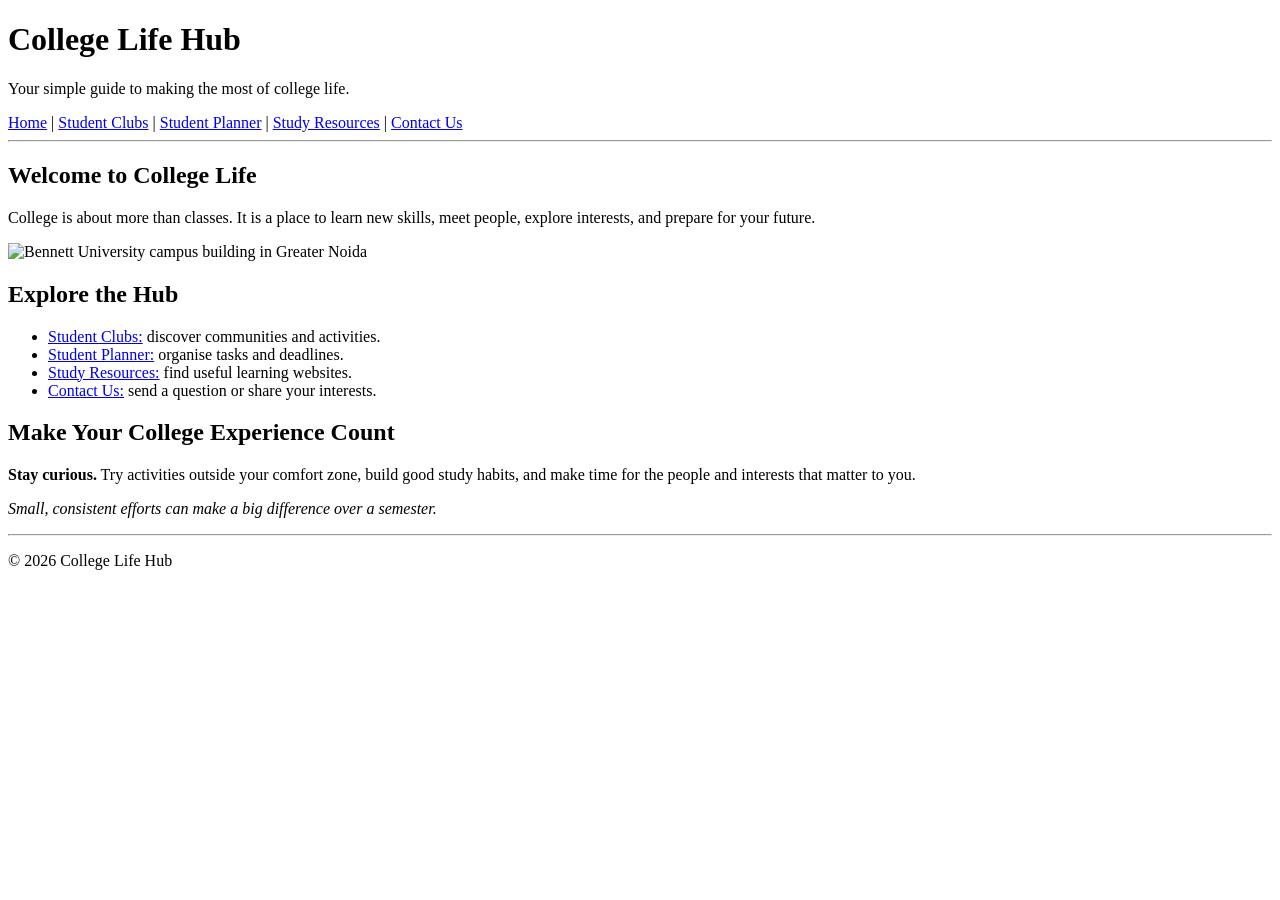
==== index.html @ a1f9892a "add files" ====
<!DOCTYPE html>
<html lang="en">
<head>
    <meta charset="UTF-8">
    <meta name="viewport" content="width=device-width, initial-scale=1.0">
    <title>College Life Hub | Home</title>
</head>
<body>
    <header>
        <h1>College Life Hub</h1>
        <p>Your simple guide to making the most of college life.</p>
        <nav>
            <a href="index.html">Home</a> |
            <a href="clubs.html">Student Clubs</a> |
            <a href="timetable.html">Student Planner</a> |
            <a href="resources.html">Study Resources</a> |
            <a href="contact.html">Contact Us</a>
        </nav>
        <hr>
    </header>

    <main>
        <h2>Welcome to College Life</h2>
        <p>College is about more than classes. It is a place to learn new skills, meet people, explore interests, and prepare for your future.</p>
        <img src="https://image-static.collegedunia.com/public/college_data/images/campusimage/1775734252DJI_0759.jpg" alt="Bennett University campus building in Greater Noida" width="500">

        <h2>Explore the Hub</h2>
        <ul>
            <li><a href="clubs.html">Student Clubs:</a> discover communities and activities.</li>
            <li><a href="timetable.html">Student Planner:</a> organise tasks and deadlines.</li>
            <li><a href="resources.html">Study Resources:</a> find useful learning websites.</li>
            <li><a href="contact.html">Contact Us:</a> send a question or share your interests.</li>
        </ul>

        <h2>Make Your College Experience Count</h2>
        <p><strong>Stay curious.</strong> Try activities outside your comfort zone, build good study habits, and make time for the people and interests that matter to you.</p>
        <p><em>Small, consistent efforts can make a big difference over a semester.</em></p>
    </main>

    <footer>
        <hr>
        <p>&copy; 2026 College Life Hub</p>
    </footer>
</body>
</html>
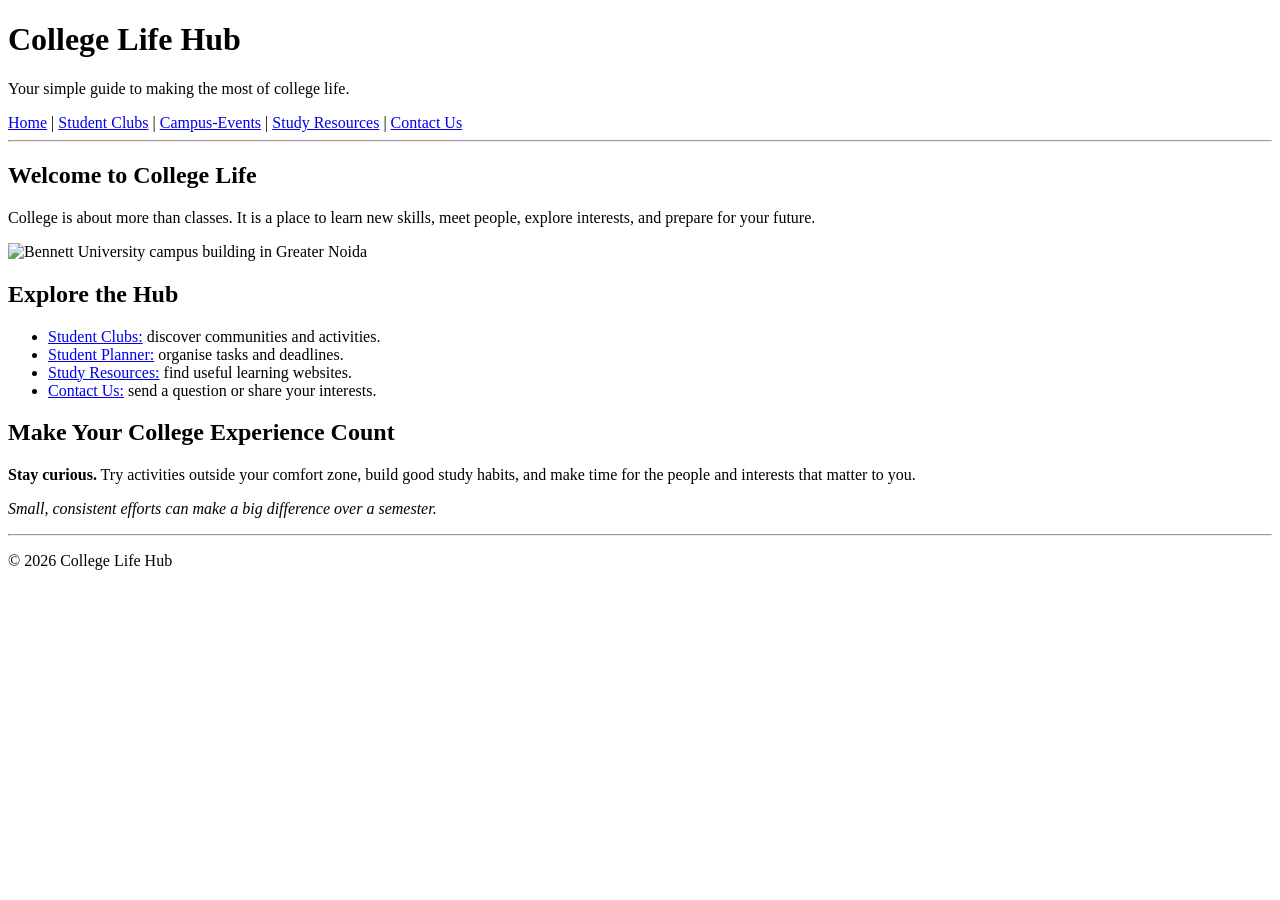
==== commit ef93a433: "Replace Student Planner link with Campus-Events link" ====
--- a/index.html
+++ b/index.html
@@ -12,7 +12,7 @@
         <nav>
             <a href="index.html">Home</a> |
             <a href="clubs.html">Student Clubs</a> |
-            <a href="timetable.html">Student Planner</a> |
+            <a href="campus-event.html">Campus-Events</a> |
             <a href="resources.html">Study Resources</a> |
             <a href="contact.html">Contact Us</a>
         </nav>
@@ -33,8 +33,8 @@
         </ul>
 
         <h2>Make Your College Experience Count</h2>
-        <p><strong>Stay curious.</strong> Try activities outside your comfort zone, build good study habits, and make time for the people and interests that matter to you.</p>
-        <p><em>Small, consistent efforts can make a big difference over a semester.</em></p>
+        <p><b>Stay curious.</b> Try activities outside your comfort zone, build good study habits, and make time for the people and interests that matter to you.</p>
+        <p><i>Small, consistent efforts can make a big difference over a semester.</i></p>
     </main>
 
     <footer>
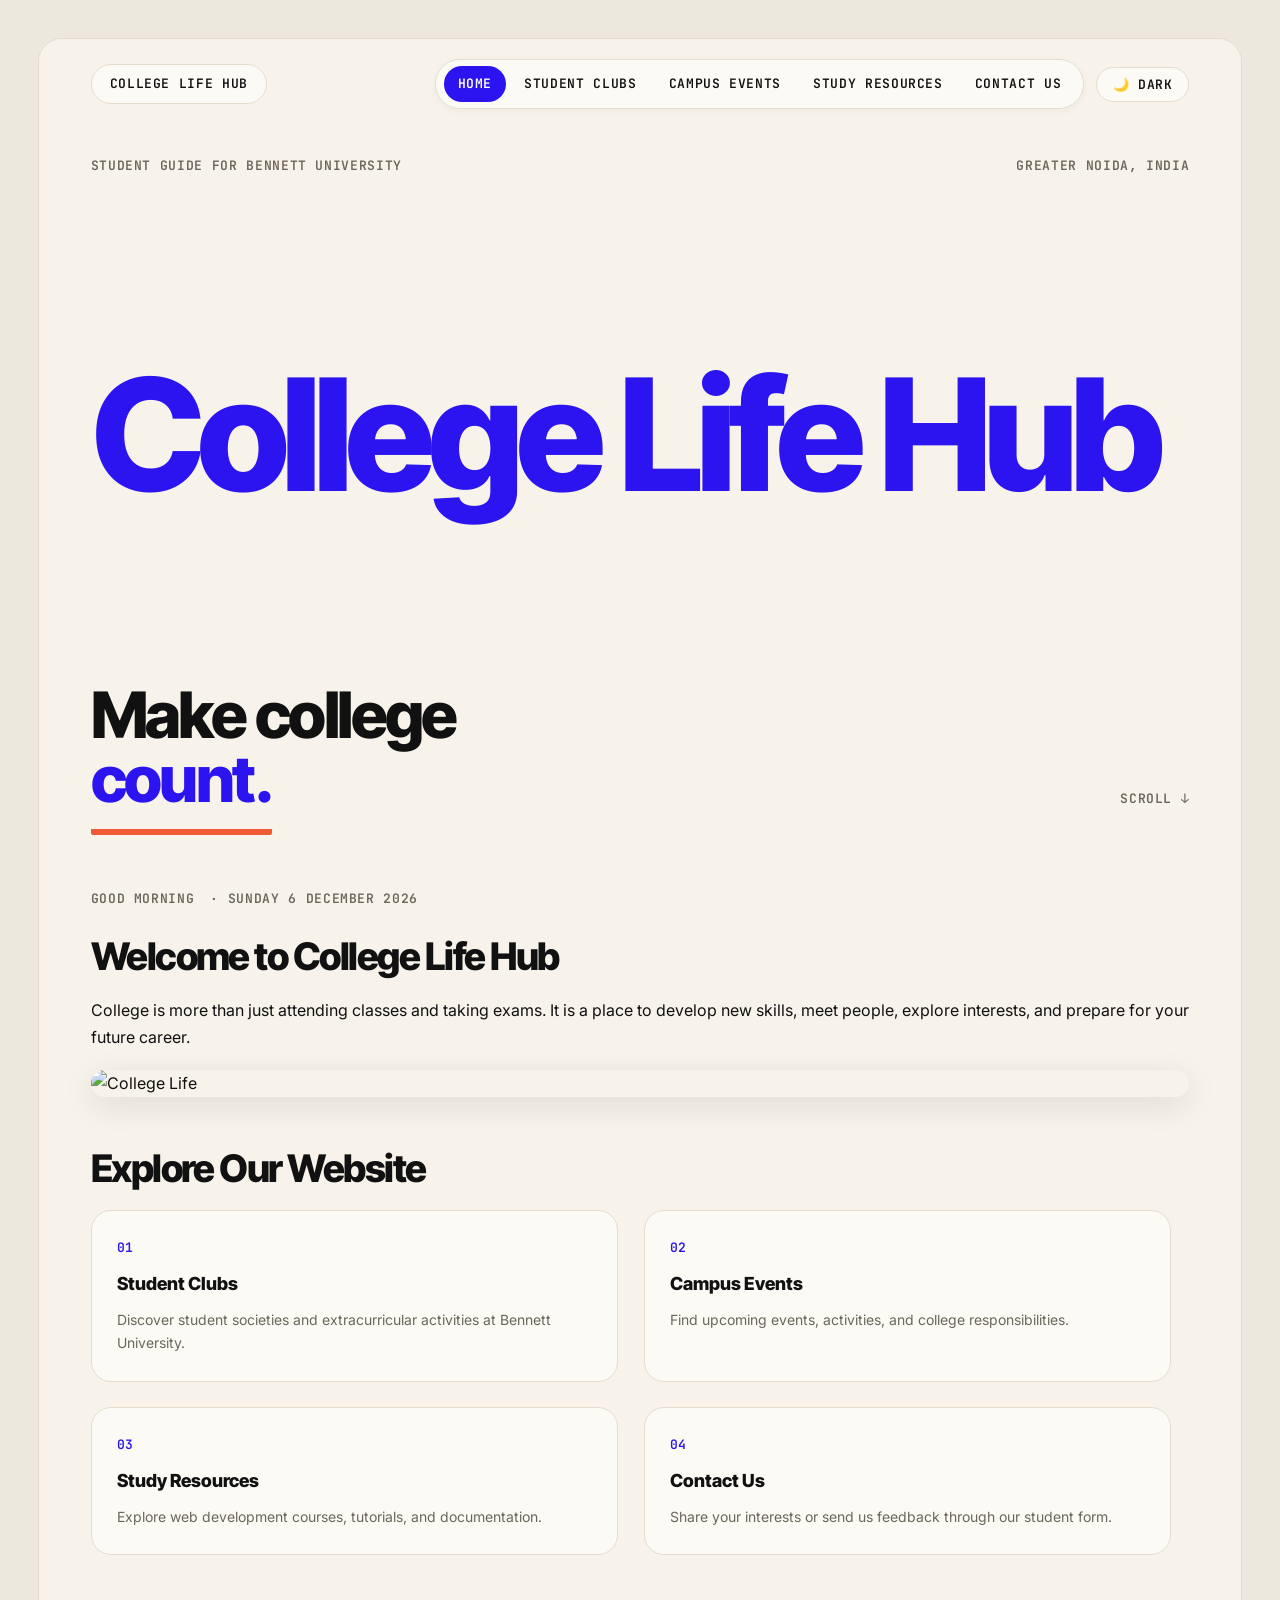
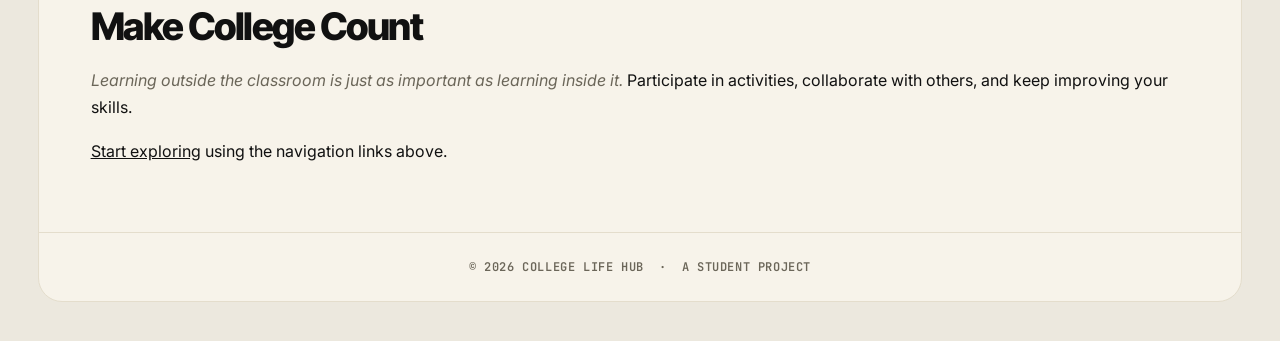
==== commit 02095e67: "Initial commit" ====
--- a/index.html
+++ b/index.html
@@ -1,45 +1,148 @@
-<!DOCTYPE html>
+<!doctype html>
 <html lang="en">
-<head>
-    <meta charset="UTF-8">
-    <meta name="viewport" content="width=device-width, initial-scale=1.0">
-    <title>College Life Hub | Home</title>
-</head>
-<body>
-    <header>
-        <h1>College Life Hub</h1>
-        <p>Your simple guide to making the most of college life.</p>
-        <nav>
-            <a href="index.html">Home</a> |
-            <a href="clubs.html">Student Clubs</a> |
-            <a href="campus-event.html">Campus-Events</a> |
-            <a href="resources.html">Study Resources</a> |
+  <head>
+    <meta charset="UTF-8" />
+    <meta name="viewport" content="width=device-width, initial-scale=1.0" />
+    <title>College Life Hub - Home</title>
+    <link rel="stylesheet" href="style.css" />
+  </head>
+  <body>
+
+    <!-- PAGE-WRAP: The rounded cream container that holds all visible content -->
+    <div class="page-wrap">
+
+      <!-- =====================================================
+           HEADER: Pill site-name on the left, floating nav pill
+           on the right, dark-mode toggle beside it.
+           ===================================================== -->
+      <header>
+        <div class="brand-pill">College Life Hub</div>
+
+        <div class="header-right">
+          <nav>
+            <a href="index.html" class="active">Home</a>
+            <a href="clubs.html">Student Clubs</a>
+            <a href="timetable.html">Campus Events</a>
+            <a href="resources.html">Study Resources</a>
             <a href="contact.html">Contact Us</a>
-        </nav>
-        <hr>
-    </header>
+          </nav>
+          <button id="dark-mode-btn">🌙 Dark</button>
+        </div>
+      </header>
 
-    <main>
-        <h2>Welcome to College Life</h2>
-        <p>College is about more than classes. It is a place to learn new skills, meet people, explore interests, and prepare for your future.</p>
-        <img src="https://image-static.collegedunia.com/public/college_data/images/campusimage/1775734252DJI_0759.jpg" alt="Bennett University campus building in Greater Noida" width="500">
+      <!-- =====================================================
+           HERO SECTION:
+           Full-screen studio landing screen holding:
+           1. Label row at the top
+           2. Giant wordmark filling the width in the middle
+           3. Bottom row with tagline statement left and "Scroll ↓" right
+           ===================================================== -->
+      <section class="hero">
 
-        <h2>Explore the Hub</h2>
-        <ul>
-            <li><a href="clubs.html">Student Clubs:</a> discover communities and activities.</li>
-            <li><a href="timetable.html">Student Planner:</a> organise tasks and deadlines.</li>
-            <li><a href="resources.html">Study Resources:</a> find useful learning websites.</li>
-            <li><a href="contact.html">Contact Us:</a> send a question or share your interests.</li>
-        </ul>
+        <!-- Top: small uppercase monospace label row -->
+        <div class="info-row">
+          <span class="info-label">STUDENT GUIDE FOR BENNETT UNIVERSITY</span>
+          <span class="info-label">GREATER NOIDA, INDIA</span>
+        </div>
 
-        <h2>Make Your College Experience Count</h2>
-        <p><b>Stay curious.</b> Try activities outside your comfort zone, build good study habits, and make time for the people and interests that matter to you.</p>
-        <p><i>Small, consistent efforts can make a big difference over a semester.</i></p>
-    </main>
+        <!-- Middle: Giant wordmark spanning edge-to-edge on one line -->
+        <h1 class="hero-wordmark">College Life Hub</h1>
 
-    <footer>
-        <hr>
-        <p>&copy; 2026 College Life Hub</p>
-    </footer>
-</body>
+        <!-- Bottom row: Tagline statement on left, Scroll hint on right -->
+        <div class="hero-bottom">
+          <div class="hero-tagline">
+            <p class="hero-line-plain">Make college</p>
+            <!-- "count." has a span for the thick orange-red underline -->
+            <p class="hero-line-accent">
+              <span class="accent-word">count.</span>
+            </p>
+          </div>
+          <div class="hero-scroll">
+            <span class="mono-label">SCROLL ↓</span>
+          </div>
+        </div>
+
+      </section>
+
+      <!-- =====================================================
+           MAIN CONTENT
+           Everything else comes AFTER the hero section.
+           ===================================================== -->
+      <main>
+
+        <!-- Greeting row: comes after the hero with margin-top: 3vw -->
+        <div id="greeting-box" class="greeting-row">
+          <span id="greeting-text" class="mono-label">WELCOME</span>
+          <span id="date-text" class="mono-label"></span>
+        </div>
+
+        <h2>Welcome to College Life Hub</h2>
+
+        <p>
+          College is more than just attending classes and taking exams. It is a
+          place to develop new skills, meet people, explore interests, and prepare
+          for your future career.
+        </p>
+
+        <!-- Campus image: rounded, full-width, soft shadow -->
+        <img
+          id="home-image"
+          src="https://image-static.collegedunia.com/public/college_data/images/campusimage/1775734252DJI_0759.jpg"
+          alt="College Life"
+        />
+
+        <h2>Explore Our Website</h2>
+
+        <!-- Explore cards: 4 styled flexbox cards in a 2x2 grid -->
+        <div class="explore-cards">
+
+          <div class="explore-card">
+            <span class="card-number">01</span>
+            <strong class="card-title">Student Clubs</strong>
+            <p>Discover student societies and extracurricular activities at Bennett University.</p>
+          </div>
+
+          <div class="explore-card">
+            <span class="card-number">02</span>
+            <strong class="card-title">Campus Events</strong>
+            <p>Find upcoming events, activities, and college responsibilities.</p>
+          </div>
+
+          <div class="explore-card">
+            <span class="card-number">03</span>
+            <strong class="card-title">Study Resources</strong>
+            <p>Explore web development courses, tutorials, and documentation.</p>
+          </div>
+
+          <div class="explore-card">
+            <span class="card-number">04</span>
+            <strong class="card-title">Contact Us</strong>
+            <p>Share your interests or send us feedback through our student form.</p>
+          </div>
+
+        </div>
+
+        <h2>Make College Count</h2>
+
+        <p>
+          <i>Learning outside the classroom is just as important as learning inside it.</i>
+          Participate in activities, collaborate with others, and keep improving your skills.
+        </p>
+
+        <p><u>Start exploring</u> using the navigation links above.</p>
+
+      </main>
+
+      <!-- FOOTER -->
+      <footer>
+        <p>&copy; 2026 COLLEGE LIFE HUB &nbsp;·&nbsp; A STUDENT PROJECT</p>
+      </footer>
+
+    </div><!-- end .page-wrap -->
+
+    <!-- Back-to-top button: script.js shows it after scrolling -->
+    <button id="back-to-top-btn" title="Go back to top">↑</button>
+
+    <script src="script.js"></script>
+  </body>
 </html>
--- a/style.css
+++ b/style.css
@@ -0,0 +1,888 @@
+@import url('https://fonts.googleapis.com/css2?family=Inter+Tight:wght@800&family=Inter:wght@400;600&family=JetBrains+Mono:wght@400;600&display=swap');
+
+/* colours, change them here and the whole site updates */
+:root {
+  --bg-page:    #ece8de;
+  --bg:         #f7f3ea;
+  --surface:    #fcfaf5;
+  --border:     #e4ddcc;
+  --text:       #111111;
+  --text-muted: #6b6659;
+  --main:       #2b14f0;
+  --main-dark:  #1f0cc4;
+  --accent:     #ee5a36;
+  --error:      #d93025;
+  --success:    #1e8e3e;
+}
+
+/* dark mode just swaps the same variables */
+body.dark-mode {
+  --bg-page:    #0a0a0d;
+  --bg:         #101014;
+  --surface:    #1a1a22;
+  --border:     #2c2c38;
+  --text:       #f4f0e6;
+  --text-muted: #a09a8a;
+  --main:       #6a5cff;
+  --main-dark:  #8a7fff;
+  --accent:     #ee5a36;
+}
+
+
+/* reset */
+* {
+  box-sizing: border-box;
+  margin: 0;
+  padding: 0;
+}
+
+body {
+  font-family: 'Inter', sans-serif;
+  font-size: 16px;
+  line-height: 1.7;
+  background-color: var(--bg-page);
+  color: var(--text);
+  transition: background-color 0.3s, color 0.3s;
+}
+
+hr,
+main hr {
+  display: none;
+}
+
+
+/* the big rounded box that holds the whole page */
+.page-wrap {
+  width: 94vw;
+  margin: 3vw auto;
+  background-color: var(--bg);
+  border: 1px solid var(--border);
+  border-radius: 24px;
+  overflow: hidden;
+}
+
+
+/* header */
+header {
+  display: flex;
+  align-items: center;
+  justify-content: space-between;
+  padding: 20px 4vw;
+  background-color: var(--bg);
+}
+
+.brand-pill {
+  font-family: 'JetBrains Mono', monospace;
+  font-size: 13px;
+  font-weight: 600;
+  text-transform: uppercase;
+  letter-spacing: 0.05em;
+  color: var(--text);
+  background-color: var(--surface);
+  border: 1px solid var(--border);
+  border-radius: 999px;
+  padding: 8px 18px;
+  white-space: nowrap;
+}
+
+.header-right {
+  display: flex;
+  align-items: center;
+  gap: 12px;
+}
+
+nav {
+  display: flex;
+  align-items: center;
+  gap: 4px;
+  background-color: var(--surface);
+  border: 1px solid var(--border);
+  border-radius: 999px;
+  padding: 6px 8px;
+  box-shadow: 0 2px 8px rgba(0, 0, 0, 0.04);
+}
+
+nav a {
+  font-family: 'JetBrains Mono', monospace;
+  font-size: 13px;
+  font-weight: 600;
+  text-transform: uppercase;
+  letter-spacing: 0.05em;
+  color: var(--text);
+  text-decoration: none;
+  padding: 7px 14px;
+  border-radius: 999px;
+  transition: color 0.2s, background-color 0.2s;
+}
+
+nav a:hover {
+  color: var(--main);
+}
+
+/* the page you are on gets the filled pill */
+nav a.active {
+  background-color: var(--main);
+  color: #ffffff;
+}
+
+#dark-mode-btn {
+  font-family: 'JetBrains Mono', monospace;
+  font-size: 13px;
+  font-weight: 600;
+  text-transform: uppercase;
+  letter-spacing: 0.04em;
+  background-color: var(--surface);
+  color: var(--text);
+  border: 1px solid var(--border);
+  border-radius: 999px;
+  padding: 8px 16px;
+  cursor: pointer;
+  transition: background-color 0.2s, color 0.2s;
+  white-space: nowrap;
+}
+
+#dark-mode-btn:hover {
+  background-color: var(--main);
+  color: #ffffff;
+}
+
+
+/* small label row under the header */
+.info-row {
+  display: flex;
+  justify-content: space-between;
+  align-items: center;
+  padding: 10px 4vw;
+}
+
+/* hero already has its own padding so remove it here */
+.hero .info-row {
+  padding-left: 0;
+  padding-right: 0;
+  padding-top: 0;
+}
+
+.mono-label,
+.info-label {
+  font-family: 'JetBrains Mono', monospace;
+  font-size: 13px;
+  font-weight: 600;
+  text-transform: uppercase;
+  letter-spacing: 0.05em;
+  color: var(--text-muted);
+}
+
+
+/* home hero, label row on top, wordmark in the middle, statement at the bottom */
+.hero {
+  display: flex;
+  flex-direction: column;
+  justify-content: space-between;
+  min-height: 80vh;
+  padding: 2vw 4vw 3vw 4vw;
+}
+
+/* vw font size so it stretches across the full width on one line */
+.hero-wordmark {
+  font-family: 'Inter Tight', sans-serif;
+  font-weight: 800;
+  font-size: 12.2vw;
+  letter-spacing: -0.05em;
+  line-height: 0.85;
+  color: var(--main);
+  white-space: nowrap;
+  margin: 0;
+}
+
+.hero-bottom {
+  display: flex;
+  justify-content: space-between;
+  align-items: flex-end;
+}
+
+.hero-tagline {
+  margin: 0;
+}
+
+.hero-line-plain {
+  font-family: 'Inter Tight', sans-serif;
+  font-weight: 800;
+  font-size: 5vw;
+  line-height: 1;
+  letter-spacing: -0.04em;
+  color: var(--text);
+  margin: 0;
+}
+
+.hero-line-accent {
+  font-family: 'Inter Tight', sans-serif;
+  font-weight: 800;
+  font-size: 5vw;
+  line-height: 1;
+  letter-spacing: -0.04em;
+  color: var(--main);
+  margin: 0;
+}
+
+/* the orange line under "count." */
+.accent-word {
+  border-bottom: 6px solid var(--accent);
+  border-radius: 2px;
+  padding-bottom: 12px;
+}
+
+.hero-scroll {
+  text-align: right;
+}
+
+.greeting-row {
+  display: flex;
+  align-items: center;
+  gap: 16px;
+  margin-top: 3vw;
+  margin-bottom: 1.5vw;
+  padding: 0;
+}
+
+
+/* page titles on the other pages */
+.page-hero {
+  padding: 0 4vw;
+}
+
+.page-h1 {
+  font-family: 'Inter Tight', sans-serif;
+  font-weight: 800;
+  font-size: 7vw;
+  letter-spacing: -0.04em;
+  line-height: 0.9;
+  color: var(--main);
+  white-space: nowrap;
+  padding-top: 4vw;
+  padding-bottom: 2vw;
+  margin: 0;
+}
+
+
+/* main content */
+main {
+  padding: 0 4vw 4vw 4vw;
+}
+
+main h2 {
+  font-family: 'Inter Tight', sans-serif;
+  font-weight: 800;
+  font-size: 38px;
+  letter-spacing: -0.04em;
+  line-height: 1.1;
+  color: var(--text);
+  margin-top: 4vw;
+  margin-bottom: 1.5vw;
+  border-bottom: none;
+  padding-bottom: 0;
+}
+
+main > h2:first-of-type {
+  margin-top: 2vw;
+}
+
+main h3 {
+  font-family: 'Inter Tight', sans-serif;
+  font-weight: 800;
+  font-size: 20px;
+  letter-spacing: -0.02em;
+  color: var(--text);
+  margin-top: 24px;
+  margin-bottom: 8px;
+}
+
+main p {
+  color: var(--text);
+  margin-bottom: 16px;
+}
+
+/* links get a coloured underline instead of the default blue */
+main a {
+  color: var(--main);
+  text-decoration: none;
+  border-bottom: 2px solid var(--accent);
+  font-weight: 600;
+  transition: color 0.2s, border-bottom-color 0.2s;
+}
+
+main a:hover {
+  color: var(--main-dark);
+  border-bottom-color: var(--main);
+}
+
+main ul,
+main ol {
+  padding-left: 20px;
+  line-height: 1.8;
+  list-style-position: outside;
+  margin-bottom: 20px;
+  color: var(--text);
+}
+
+main li {
+  margin-bottom: 6px;
+}
+
+main em,
+main i {
+  color: var(--text-muted);
+}
+
+
+/* home image */
+#home-image {
+  width: 100%;
+  max-height: 70vh;
+  object-fit: cover;
+  display: block;
+  border-radius: 24px;
+  box-shadow: 0 8px 32px rgba(0, 0, 0, 0.10);
+  margin: 1.5vw 0 2vw 0;
+}
+
+
+/* cards, two per row, the gap keeps them apart */
+.explore-cards,
+#clubs-container,
+.resources-container {
+  display: flex;
+  flex-wrap: wrap;
+  gap: 2vw;
+  list-style: none;
+  padding: 0;
+  margin-top: 20px;
+  margin-bottom: 20px;
+}
+
+.explore-card,
+.club-card,
+.resource-card {
+  background-color: var(--surface);
+  border: 1px solid var(--border);
+  border-radius: 20px;
+  padding: 2vw;
+  width: 48%;
+  box-sizing: border-box;
+  margin-bottom: 0;
+  transition: transform 0.2s, border-color 0.2s;
+  cursor: default;
+}
+
+/* lifts the card a little when you hover */
+.explore-card:hover,
+.club-card:hover,
+.resource-card:hover {
+  transform: translateY(-4px);
+  border-color: var(--main);
+}
+
+.card-number {
+  font-family: 'JetBrains Mono', monospace;
+  font-size: 13px;
+  font-weight: 600;
+  color: var(--main);
+  display: block;
+  margin-bottom: 10px;
+}
+
+.card-title {
+  display: block;
+  font-family: 'Inter Tight', sans-serif;
+  font-weight: 800;
+  font-size: 18px;
+  color: var(--text);
+  margin-bottom: 8px;
+}
+
+.explore-card p,
+.club-card p,
+.resource-card p {
+  font-size: 14px;
+  color: var(--text-muted);
+  margin-bottom: 12px;
+}
+
+.explore-card p:last-child,
+.club-card p:last-child,
+.resource-card p:last-child {
+  margin-bottom: 0;
+}
+
+.club-card h3,
+.resource-card h3 {
+  font-family: 'Inter Tight', sans-serif;
+  font-weight: 800;
+  font-size: 18px;
+  letter-spacing: -0.02em;
+  color: var(--text);
+  margin-top: 0;
+  margin-bottom: 10px;
+}
+
+
+/* club search box, 98% so it lines up with the cards */
+.search-box-wrapper {
+  margin: 20px 0;
+  width: 98%;
+}
+
+#club-search {
+  width: 100%;
+  box-sizing: border-box;
+  padding: 14px 18px;
+  font-size: 15px;
+  font-family: 'Inter', sans-serif;
+  color: var(--text);
+  background-color: var(--surface);
+  border: 1px solid var(--border);
+  border-radius: 12px;
+  outline: none;
+  transition: border-color 0.2s;
+}
+
+#club-search:focus {
+  border-color: var(--main);
+}
+
+#club-search::placeholder {
+  color: var(--text-muted);
+}
+
+#no-results-msg {
+  color: var(--text-muted);
+  font-style: italic;
+  margin-top: 12px;
+}
+
+
+/* events page, dropdown and table */
+.filter-wrapper {
+  display: flex;
+  align-items: center;
+  gap: 14px;
+  margin: 24px 0;
+}
+
+#category-filter {
+  font-family: 'JetBrains Mono', monospace;
+  font-size: 13px;
+  font-weight: 600;
+  text-transform: uppercase;
+  letter-spacing: 0.05em;
+  color: var(--text);
+  background-color: var(--surface);
+  border: 1px solid var(--border);
+  border-radius: 999px;
+  padding: 9px 18px;
+  cursor: pointer;
+  outline: none;
+  transition: border-color 0.2s;
+}
+
+#category-filter:focus {
+  border-color: var(--main);
+}
+
+#events-table {
+  width: 100%;
+  border-collapse: collapse;
+  border: 1px solid var(--border);
+  border-radius: 16px;
+  overflow: hidden;
+  margin-bottom: 36px;
+  font-size: 14px;
+}
+
+#events-table thead tr {
+  background-color: var(--main);
+}
+
+#events-table th {
+  font-family: 'JetBrains Mono', monospace;
+  font-size: 12px;
+  font-weight: 600;
+  text-transform: uppercase;
+  letter-spacing: 0.05em;
+  color: #ffffff;
+  padding: 14px 18px;
+  text-align: left;
+}
+
+#events-table td {
+  padding: 14px 18px;
+  color: var(--text);
+  border-bottom: 1px solid var(--border);
+  background-color: var(--surface);
+}
+
+#events-table tbody tr:last-child td {
+  border-bottom: none;
+}
+
+#events-table tbody tr:hover td {
+  background-color: var(--bg);
+}
+
+/* small pill for the category */
+.badge {
+  font-family: 'JetBrains Mono', monospace;
+  font-size: 11px;
+  font-weight: 600;
+  text-transform: uppercase;
+  letter-spacing: 0.05em;
+  color: var(--main);
+  border: 1px solid var(--main);
+  border-radius: 999px;
+  padding: 3px 10px;
+  display: inline-block;
+}
+
+
+/* contact form */
+#contact-form {
+  background-color: var(--surface);
+  border: 1px solid var(--border);
+  border-radius: 20px;
+  padding: 32px;
+  margin-bottom: 24px;
+  max-width: 700px;
+}
+
+.form-group {
+  margin-bottom: 20px;
+}
+
+.form-group label {
+  display: block;
+  font-family: 'JetBrains Mono', monospace;
+  font-size: 12px;
+  font-weight: 600;
+  text-transform: uppercase;
+  letter-spacing: 0.05em;
+  color: var(--text-muted);
+  margin-bottom: 8px;
+}
+
+.form-group input,
+.form-group select,
+.form-group textarea {
+  width: 100%;
+  padding: 12px 16px;
+  font-family: 'Inter', sans-serif;
+  font-size: 15px;
+  color: var(--text);
+  background-color: var(--bg);
+  border: 1px solid var(--border);
+  border-radius: 12px;
+  outline: none;
+  transition: border-color 0.2s;
+}
+
+/* border turns indigo when you click into a field */
+.form-group input:focus,
+.form-group select:focus,
+.form-group textarea:focus {
+  border-color: var(--main);
+}
+
+.form-group textarea {
+  resize: vertical;
+}
+
+.char-counter {
+  font-family: 'JetBrains Mono', monospace;
+  font-size: 11px;
+  color: var(--text-muted);
+  text-align: right;
+  margin-top: 6px;
+  margin-bottom: 0;
+}
+
+.form-buttons {
+  display: flex;
+  gap: 12px;
+  margin-top: 8px;
+}
+
+#submit-btn {
+  font-family: 'JetBrains Mono', monospace;
+  font-size: 13px;
+  font-weight: 600;
+  text-transform: uppercase;
+  letter-spacing: 0.05em;
+  background-color: var(--main);
+  color: #ffffff;
+  border: none;
+  border-radius: 999px;
+  padding: 12px 28px;
+  cursor: pointer;
+  transition: background-color 0.2s;
+}
+
+#submit-btn:hover {
+  background-color: var(--main-dark);
+}
+
+#reset-btn {
+  font-family: 'JetBrains Mono', monospace;
+  font-size: 13px;
+  font-weight: 600;
+  text-transform: uppercase;
+  letter-spacing: 0.05em;
+  background-color: transparent;
+  color: var(--text);
+  border: 1px solid var(--border);
+  border-radius: 999px;
+  padding: 12px 24px;
+  cursor: pointer;
+  transition: border-color 0.2s, color 0.2s;
+}
+
+#reset-btn:hover {
+  border-color: var(--main);
+  color: var(--main);
+}
+
+/* red and green messages from the form script */
+.form-error {
+  font-family: 'Inter', sans-serif;
+  font-size: 14px;
+  color: var(--error);
+  background-color: var(--surface);
+  border: 1px solid var(--error);
+  border-radius: 12px;
+  padding: 14px 18px;
+  margin-top: 12px;
+  max-width: 700px;
+}
+
+.form-success {
+  font-family: 'Inter', sans-serif;
+  font-size: 14px;
+  color: var(--success);
+  background-color: var(--surface);
+  border: 1px solid var(--success);
+  border-radius: 12px;
+  padding: 14px 18px;
+  margin-top: 12px;
+  max-width: 700px;
+}
+
+
+/* faq boxes */
+details {
+  background-color: var(--surface);
+  border: 1px solid var(--border);
+  border-radius: 14px;
+  padding: 18px 22px;
+  margin-bottom: 12px;
+}
+
+summary {
+  font-family: 'Inter Tight', sans-serif;
+  font-weight: 800;
+  font-size: 16px;
+  color: var(--text);
+  cursor: pointer;
+  list-style: none;
+  padding: 2px 0;
+}
+
+/* hide the default arrow and use our own */
+summary::marker,
+summary::-webkit-details-marker {
+  display: none;
+}
+
+summary::before {
+  content: "▶  ";
+  font-size: 11px;
+  color: var(--main);
+}
+
+details[open] summary::before {
+  content: "▼  ";
+}
+
+details p {
+  margin-top: 12px;
+  margin-bottom: 0;
+  font-size: 14px;
+  color: var(--text-muted);
+}
+
+
+/* footer */
+footer {
+  border-top: 1px solid var(--border);
+  padding: 24px 4vw;
+  text-align: center;
+}
+
+footer p {
+  font-family: 'JetBrains Mono', monospace;
+  font-size: 12px;
+  font-weight: 600;
+  text-transform: uppercase;
+  letter-spacing: 0.05em;
+  color: var(--text-muted);
+}
+
+
+/* back to top button, hidden until script adds the visible class */
+#back-to-top-btn {
+  position: fixed;
+  bottom: 32px;
+  right: 32px;
+  width: 48px;
+  height: 48px;
+  background-color: var(--main);
+  color: #ffffff;
+  font-size: 20px;
+  border: none;
+  border-radius: 50%;
+  cursor: pointer;
+  box-shadow: 0 4px 16px rgba(0, 0, 0, 0.18);
+  display: none;
+  transition: background-color 0.2s, transform 0.2s;
+}
+
+#back-to-top-btn:hover {
+  background-color: var(--main-dark);
+  transform: translateY(-2px);
+}
+
+#back-to-top-btn.visible {
+  display: flex;
+  align-items: center;
+  justify-content: center;
+}
+
+
+/* phone layout, everything stacks */
+@media (max-width: 600px) {
+
+  .page-wrap {
+    width: 94vw;
+    margin: 3vw auto;
+    border-radius: 16px;
+  }
+
+  /* this part was annoying, the nav has to wrap on small screens */
+  header {
+    flex-direction: column;
+    align-items: flex-start;
+    gap: 14px;
+    padding: 20px 5vw;
+  }
+
+  .header-right {
+    flex-direction: column;
+    align-items: flex-start;
+    gap: 10px;
+    width: 100%;
+  }
+
+  nav {
+    flex-wrap: wrap;
+    border-radius: 16px;
+    padding: 6px;
+  }
+
+  .info-row {
+    flex-direction: column;
+    align-items: flex-start;
+    gap: 6px;
+    padding: 10px 5vw;
+  }
+
+  .hero {
+    min-height: auto;
+    padding: 4vw 5vw 0 5vw;
+    gap: 6vw;
+  }
+
+  /* let the wordmark wrap, one line is too small to read on a phone */
+  .hero-wordmark {
+    font-size: 14vw;
+    white-space: normal;
+    line-height: 1.0;
+  }
+
+  .hero-bottom {
+    flex-direction: column;
+    align-items: flex-start;
+    gap: 4vw;
+  }
+
+  .hero-line-plain,
+  .hero-line-accent {
+    font-size: 9vw;
+    line-height: 1.1;
+  }
+
+  .page-hero {
+    padding: 0 5vw;
+  }
+
+  .page-h1 {
+    font-size: 11vw;
+    white-space: normal;
+    padding-top: 5vw;
+    padding-bottom: 3vw;
+  }
+
+  main {
+    padding: 0 5vw 5vw 5vw;
+  }
+
+  main h2 {
+    font-size: 28px;
+    margin-top: 6vw;
+  }
+
+  /* cards go full width so they stack */
+  .explore-card,
+  .club-card,
+  .resource-card {
+    width: 100%;
+  }
+
+  .search-box-wrapper {
+    width: 100%;
+  }
+
+  .filter-wrapper {
+    flex-direction: column;
+    align-items: flex-start;
+  }
+
+  .form-buttons {
+    flex-direction: column;
+  }
+
+  #submit-btn,
+  #reset-btn {
+    width: 100%;
+    text-align: center;
+  }
+
+  .greeting-row {
+    flex-direction: column;
+    align-items: flex-start;
+    gap: 6px;
+  }
+
+  #back-to-top-btn {
+    bottom: 20px;
+    right: 20px;
+    width: 42px;
+    height: 42px;
+    font-size: 18px;
+  }
+}
